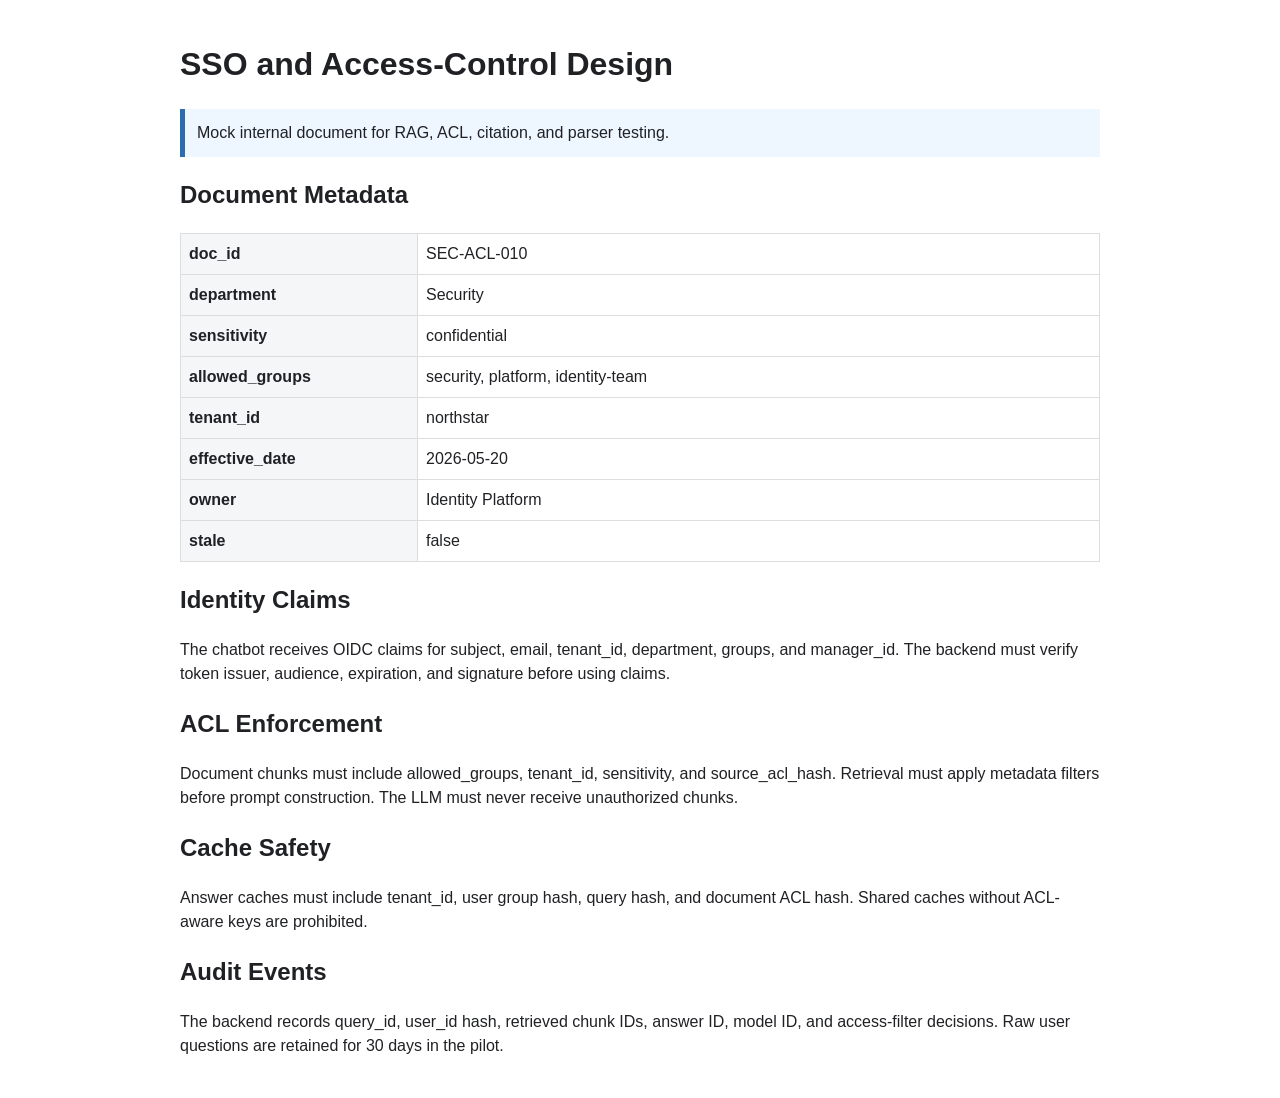
==== mock_data/html/docs/sso-access-control-design.html @ 27b49f19 "Add mock documents for internal corporate knowledge base" ====
<!doctype html>
<html lang='en'>
<head>
  <meta charset='utf-8'>
  <title>SSO and Access-Control Design</title>
  <style>
    body { font-family: Arial, sans-serif; max-width: 920px; margin: 40px auto; line-height: 1.5; color: #202124; }
    table { border-collapse: collapse; width: 100%; margin: 16px 0; }
    th, td { border: 1px solid #ddd; padding: 8px; text-align: left; }
    th { background: #f4f6f8; width: 220px; }
    code { background: #f1f3f4; padding: 2px 4px; border-radius: 4px; }
    .banner { background: #eef6ff; border-left: 5px solid #2b6cb0; padding: 12px; }
  </style>
</head>
<body>
  <h1>SSO and Access-Control Design</h1>
  <div class='banner'>Mock internal document for RAG, ACL, citation, and parser testing.</div>
  <h2>Document Metadata</h2>
  <table><tr><th>doc_id</th><td>SEC-ACL-010</td></tr>
<tr><th>department</th><td>Security</td></tr>
<tr><th>sensitivity</th><td>confidential</td></tr>
<tr><th>allowed_groups</th><td>security, platform, identity-team</td></tr>
<tr><th>tenant_id</th><td>northstar</td></tr>
<tr><th>effective_date</th><td>2026-05-20</td></tr>
<tr><th>owner</th><td>Identity Platform</td></tr>
<tr><th>stale</th><td>false</td></tr></table>
  <h2>Identity Claims</h2><p>The chatbot receives OIDC claims for subject, email, tenant_id, department, groups, and manager_id. The backend must verify token issuer, audience, expiration, and signature before using claims.</p><h2>ACL Enforcement</h2><p>Document chunks must include allowed_groups, tenant_id, sensitivity, and source_acl_hash. Retrieval must apply metadata filters before prompt construction. The LLM must never receive unauthorized chunks.</p><h2>Cache Safety</h2><p>Answer caches must include tenant_id, user group hash, query hash, and document ACL hash. Shared caches without ACL-aware keys are prohibited.</p><h2>Audit Events</h2><p>The backend records query_id, user_id hash, retrieved chunk IDs, answer ID, model ID, and access-filter decisions. Raw user questions are retained for 30 days in the pilot.</p>
</body>
</html>
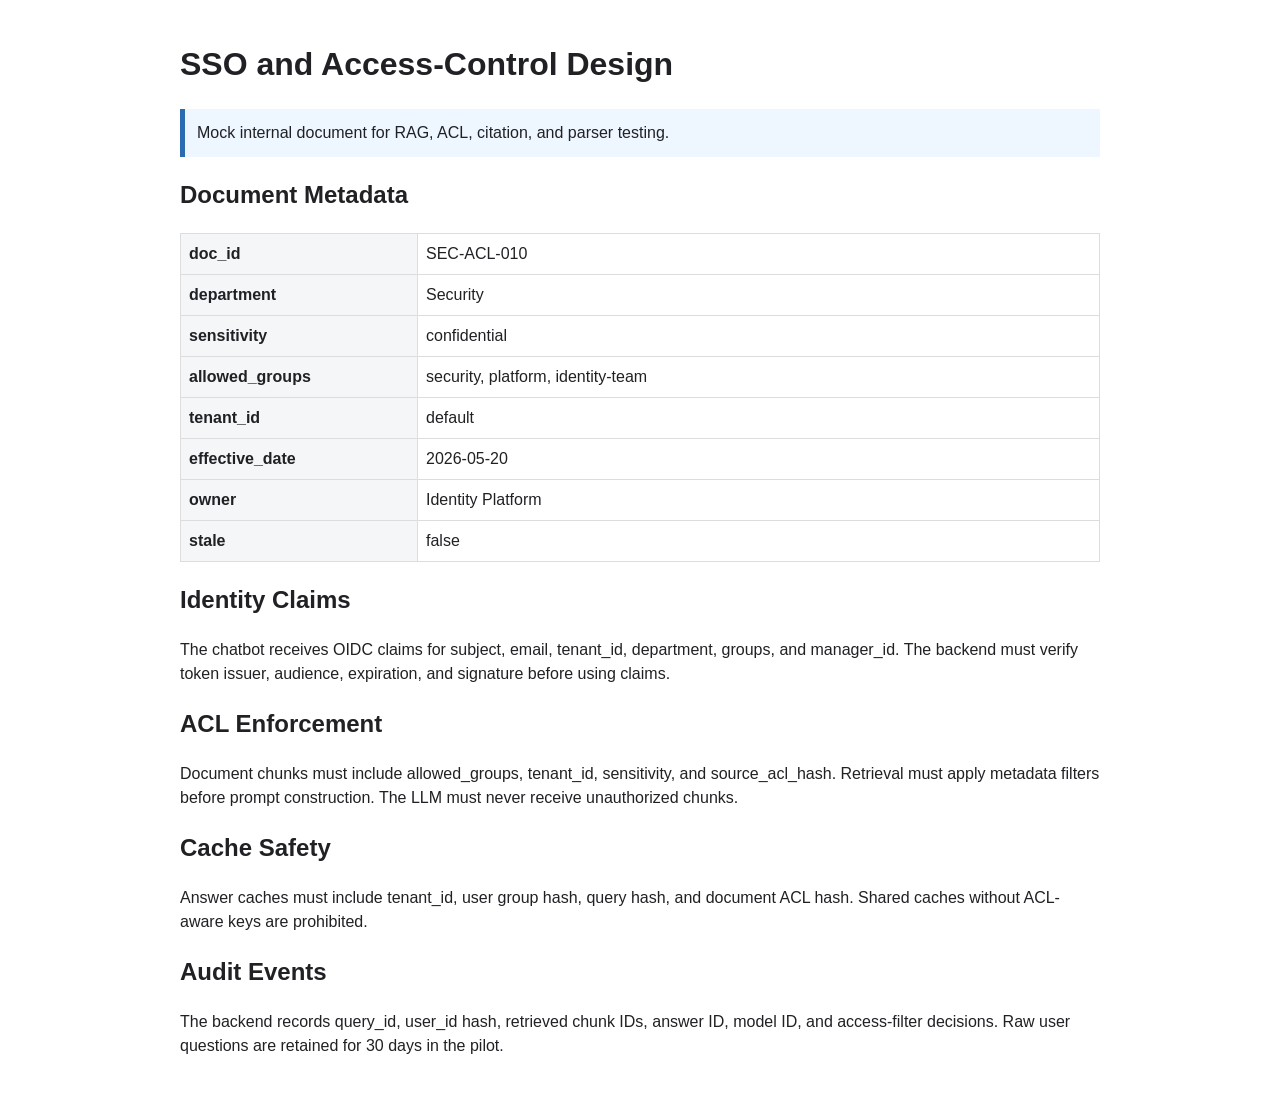
==== commit 08a19782: "Update tenant_id from 'northstar' to 'default' across multiple documents for consistency" ====
--- a/mock_data/html/docs/sso-access-control-design.html
+++ b/mock_data/html/docs/sso-access-control-design.html
@@ -20,7 +20,7 @@
 <tr><th>department</th><td>Security</td></tr>
 <tr><th>sensitivity</th><td>confidential</td></tr>
 <tr><th>allowed_groups</th><td>security, platform, identity-team</td></tr>
-<tr><th>tenant_id</th><td>northstar</td></tr>
+<tr><th>tenant_id</th><td>default</td></tr>
 <tr><th>effective_date</th><td>2026-05-20</td></tr>
 <tr><th>owner</th><td>Identity Platform</td></tr>
 <tr><th>stale</th><td>false</td></tr></table>
